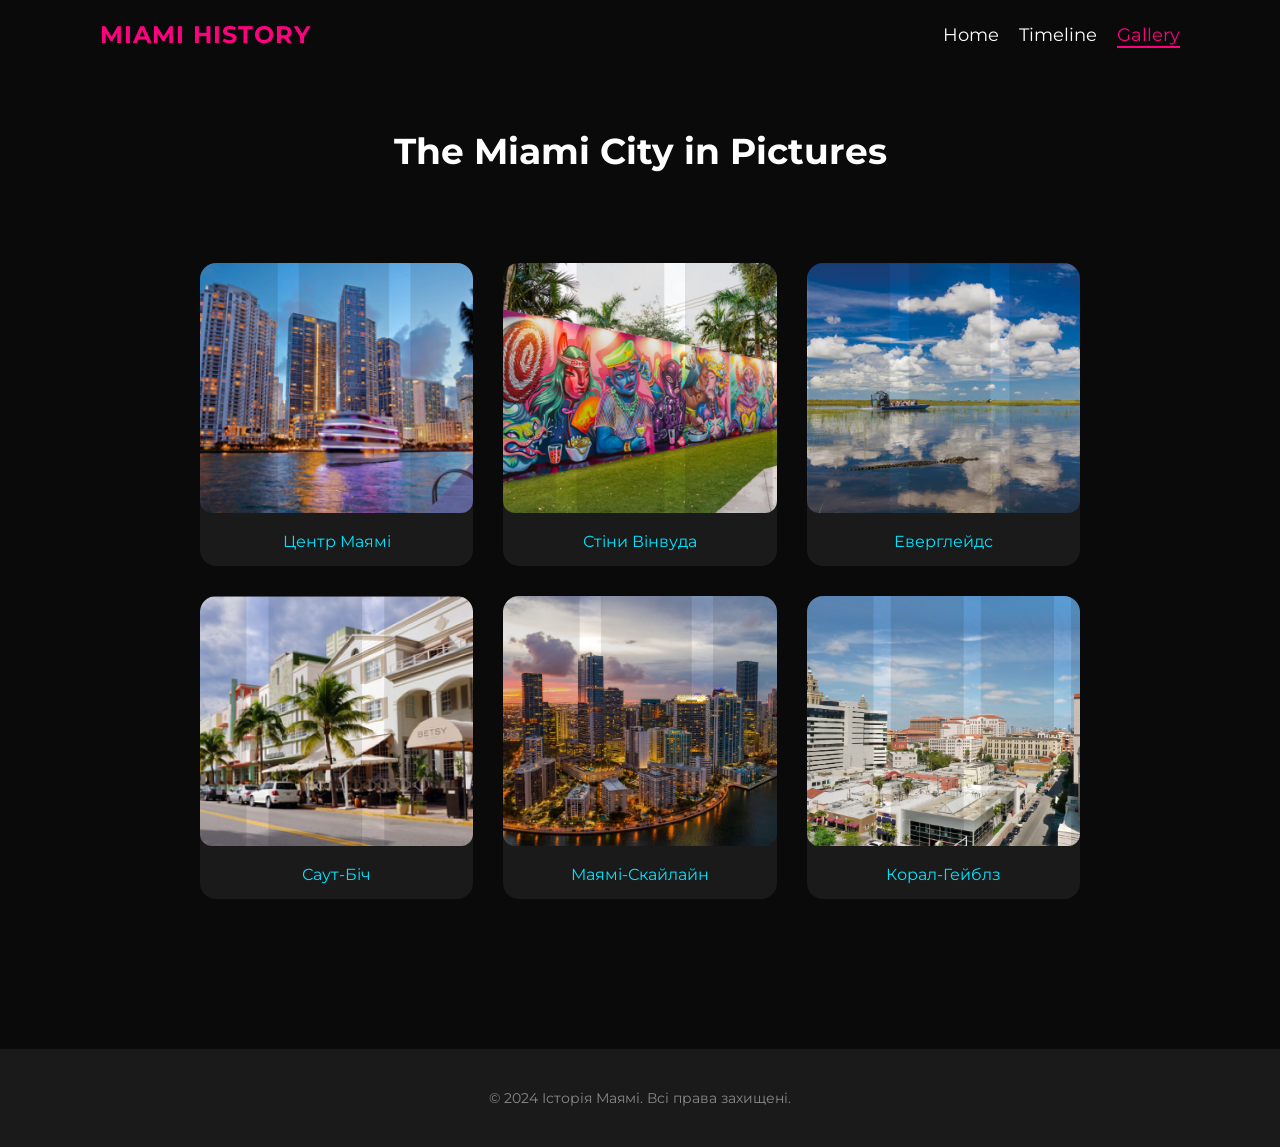
==== gallery.html @ d6114ea8 "Complete multi-page site: added Gallery and navigation and also UI polish" ====
<!DOCTYPE html>
<html lang="uk">
<head>

    <meta charset="UTF-8">
    <meta name="viewport" content="width=device-width, initial-scale=1.0">
    <title>Галерея — Маямі</title>
    <link href="https://fonts.googleapis.com/css2?family=Montserrat:wght@400;700&display=swap" rel="stylesheet">
    <link rel="stylesheet" href="style.css">
</head>
<body>

<header>
    <div class="logo">
        <a href="index.html">MIAMI HISTORY</a>
    </div>
    <nav>
        <ul>
            <li><a href="index.html">Home</a></li>
            <li><a href="history.html">Timeline</a></li>
            <li><a href="gallery.html" class="active">Gallery</a></li>
        </ul>
    </nav>
</header>

<main>
    <section id="gallery-page">
        <h2>The Miami City in Pictures</h2>

        <div class="gallery-grid">

            <div class="gallery-item">
                <img src="assets/gallery1.jpg" alt="Downtown">
                <p>Центр Маямі</p>
            </div>
            <div class="gallery-item">
                <img src="assets/gallery2.jpg" alt="Wynwood">
                <p>Стіни Вінвуда</p>
            </div>
            <div class="gallery-item">
                <img src="assets/gallery3.jpg" alt="Everglades">
                <p>Еверглейдс</p>
            </div>
            <div class="gallery-item">
                <img src="assets/gallery4.jpg" alt="South Beach">
                <p>Саут-Біч</p>
            </div>
            <div class="gallery-item">
                <img src="assets/gallery5.jpg" alt="Skyline">
                <p>Маямі-Скайлайн</p>
            </div>
            <div class="gallery-item">
                <img src="assets/gallery6.jpg" alt="Coral Gables">
                <p>Корал-Гейблз</p>
            </div>
        </div>
    </section>
</main>

<footer>
    <p>&copy; 2024 Історія Маямі. Всі права захищені.</p>
</footer>

</body>
</html>
---- style.css ----
:root {
    --bg-color: #0A0A0A;
    --text-color: #FFFFFF;
    --accent-pink: #FF007F;
    --accent-cyan: #00E5FF;
}

* {
    margin: 0;
    padding: 0;
    box-sizing: border-box;
}


body {
    background-color: var(--bg-color);
        color: var(--text-color);

        font-family: 'Montserrat', sans-serif;



    .logo {
        font-family: 'Montserrat', sans-serif;
        font-weight: 700;
        font-size: 24px;
        letter-spacing: 1px;
        text-transform: uppercase;
    }

    .logo a {
        text-decoration: none;
        color: var(--accent-pink);
    }


    h1, h2, h3 {
        font-weight: 700;
    }
}

header {
    padding: 20px 100px;
    display: flex;
    justify-content: space-between;
    align-items: center;
}



.logo a {
    color: var(--accent-pink);
    text-decoration: none;
    transition: 0.3s;
}

.logo a:hover {
    opacity: 0.8;
}


header nav ul {
    list-style: none;
    display: flex;
    gap: 20px;
}

header nav ul li a {
    color: white;
    text-decoration: none;
    font-size: 18px;
}


#hero {
    height: 80vh;
    display: flex;
    flex-direction: column;
    justify-content: center;
    align-items: center;
    text-align: center;
    gap: 20px;
}


button {
    background-color: var(--accent-cyan);
    color: black;
    border: none;
    padding: 12px 24px;
    border-radius: 8px;
    cursor: pointer;
    font-weight: bold;
    transition: 0.3s;
}


button:hover {
    background-color: var(--accent-pink);
    color: white;
}
#timeline {
    padding: 60px 100px;
    text-align: center;
}

#timeline h2 {
    margin-bottom: 40px;
    font-size: 32px;
}

.timeline-container {
    max-width: 800px;
    margin: 0 auto;
    display: flex;
    flex-direction: column;
    gap: 30px;
}

.timeline-item {
    background-color: #1a1a1a;
    padding: 20px;
    border-radius: 10px;
    text-align: left;
}

.timeline-item h3 {
    color: var(--accent-cyan);
    margin-bottom: 10px;
}
footer {
    padding: 40px 100px;
    background-color: #1a1a1a;
    text-align: center;
    margin-top: 50px;
}

footer p {
    font-size: 14px;
    color: #888;
}


.btn-explore {
    display: inline-block;
    background-color: var(--accent-cyan);
    color: black;
    padding: 12px 24px;
    border-radius: 12px;
    text-decoration: none;
    font-weight: bold;
    transition: 0.3s;
}

#history-page {
    padding: 60px 100px;
    background-color: var(--bg-color);
}

#history-page h2 {
    text-align: center;
    font-size: 40px;
    margin-bottom: 80px;
    color: var(--text-color);
}

.zigzag-container {
    max-width: 1100px;
    margin: 0 auto;
}

.zigzag-item {
    display: flex;
    align-items: center;
    justify-content: space-between;
    gap: 60px;
    margin-bottom: 100px;
}


.zigzag-item:nth-child(even) {
    flex-direction: row-reverse;
}

.zigzag-item .text {
    flex: 1;
}

.zigzag-item .text h3 {
    font-size: 28px;
    color: var(--accent-pink);
    margin-bottom: 15px;
}

.zigzag-item .text p {
    font-size: 18px;
    line-height: 1.6;
    color: #ccc;
}

.zigzag-item .image {
    flex: 1;
}

.zigzag-item .image img {
    width: 100%;
    max-width: 500px;
    height: auto;
    border-radius: 16px;
    box-shadow: 0 10px 30px rgba(0,0,0,0.5);
}

.zigzag-item {
    display: flex;
    align-items: center;
    gap: 40px;
    margin-bottom: 60px;
}
.zigzag-item:nth-child(even) {
    flex-direction: row-reverse;
}
.zigzag-item img {
    width: 400px;
    border-radius: 12px;
}
.zigzag-container {
    position: relative;
    max-width: 1100px;
    margin: 0 auto;
}


.zigzag-container::before {
    content: '';
    position: absolute;
    left: 50%;
    top: 0;
    bottom: 0;
    width: 2px;
    background-color: var(--accent-cyan);
    transform: translateX(-50%);
    z-index: 0;
}


.zigzag-item {
    position: relative;
    z-index: 1;
}


.zigzag-item::after {
    content: '';
    position: absolute;
    left: 50%;
    top: 20px;
    width: 15px;
    height: 15px;
    background-color: var(--accent-pink);
    border-radius: 50%;
    transform: translateX(-50%);
    border: 3px solid var(--bg-color);
}



#gallery-page {
    padding: 60px 100px;
    text-align: center;
}

#gallery-page h2 {
    font-size: 36px;
    margin-bottom: 50px;
}

.gallery-grid {
    display: grid;
    grid-template-columns: repeat(3, 1fr);
    gap: 40px;
    max-width: 1200px;
    margin: 0 auto;
}

.gallery-item {
    background-color: #1a1a1a;
    border-radius: 16px;
    overflow: hidden;
    transition: transform 0.3s ease;
}

.gallery-item:hover {
    transform: translateY(-10px);
}

.gallery-item img {
    width: 100%;
    height: 250px;
    object-fit: cover;
}

.gallery-item p {
    padding: 15px;
    font-size: 16px;
    color: var(--accent-cyan);
}


nav ul li a.active {
    color: var(--accent-pink);
    border-bottom: 2px solid var(--accent-pink);
}

.gallery-grid {
    display: grid;
    grid-template-columns: repeat(3, 1fr);
    gap: 30px;
    padding: 40px 100px;
}
.gallery-item img {
    width: 100%;
    border-radius: 12px;
}


@keyframes fadeIn {
    from {
        opacity: 0;
        transform: translateY(10px);
    }
    to {
        opacity: 1;
        transform: translateY(0);
    }
}


main {
    animation: fadeIn 0.6s ease-out;
}
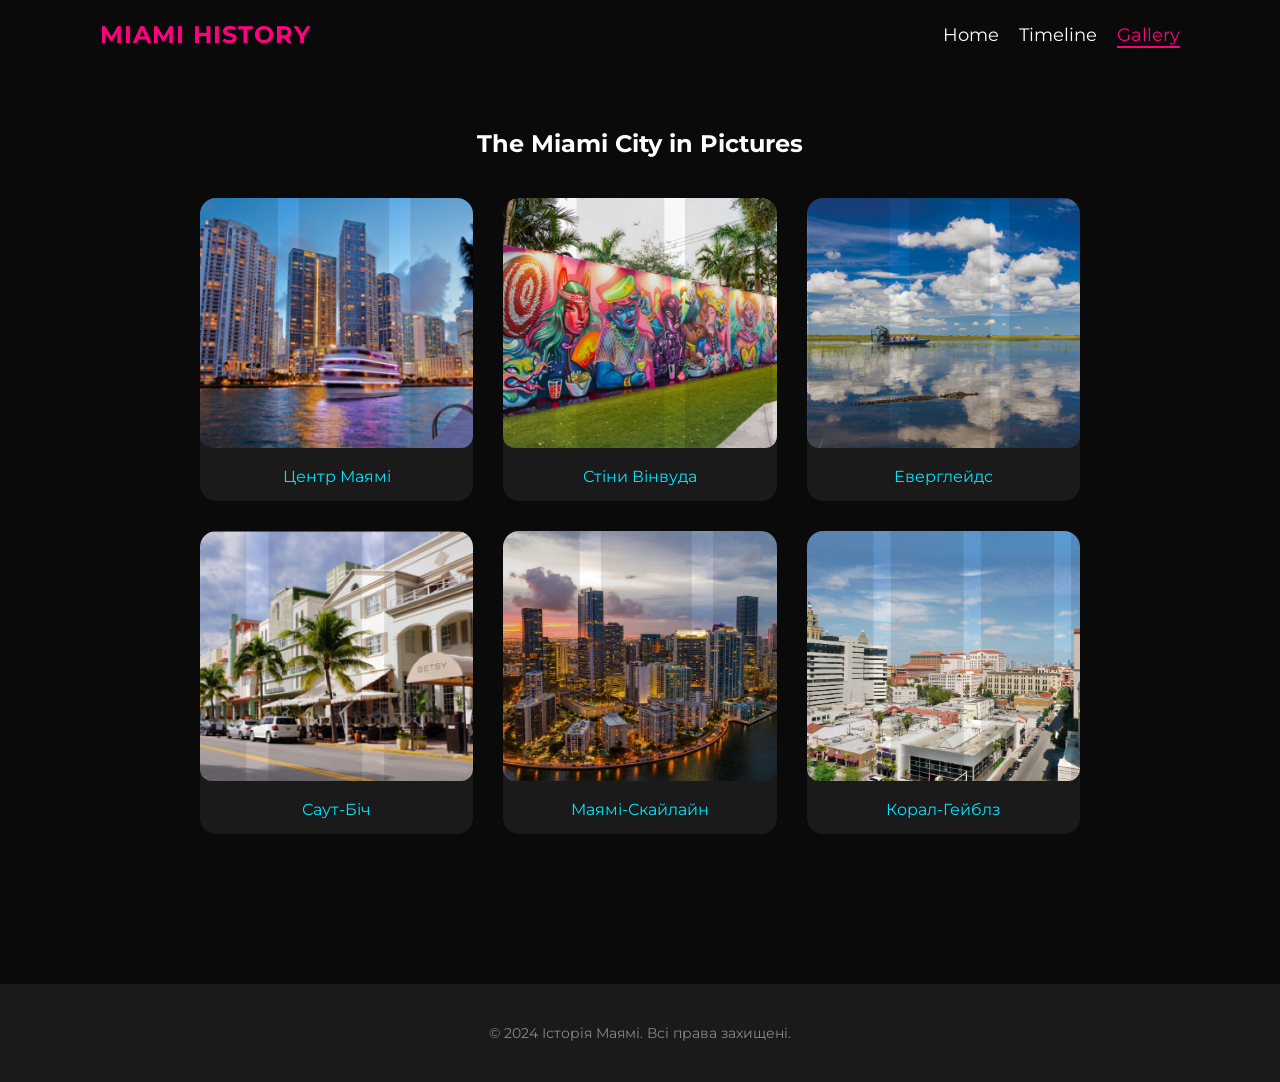
==== commit 13f9437e: "Fix W3C validation errors: add DOCTYPE, h1 and lang attributes" ====
--- a/gallery.html
+++ b/gallery.html
@@ -1,7 +1,6 @@
 <!DOCTYPE html>
 <html lang="uk">
 <head>
-
     <meta charset="UTF-8">
     <meta name="viewport" content="width=device-width, initial-scale=1.0">
     <title>Галерея — Маямі</title>
@@ -25,10 +24,8 @@
 
 <main>
     <section id="gallery-page">
-        <h2>The Miami City in Pictures</h2>
-
+        <h1>The Miami City in Pictures</h1>
         <div class="gallery-grid">
-
             <div class="gallery-item">
                 <img src="assets/gallery1.jpg" alt="Downtown">
                 <p>Центр Маямі</p>
